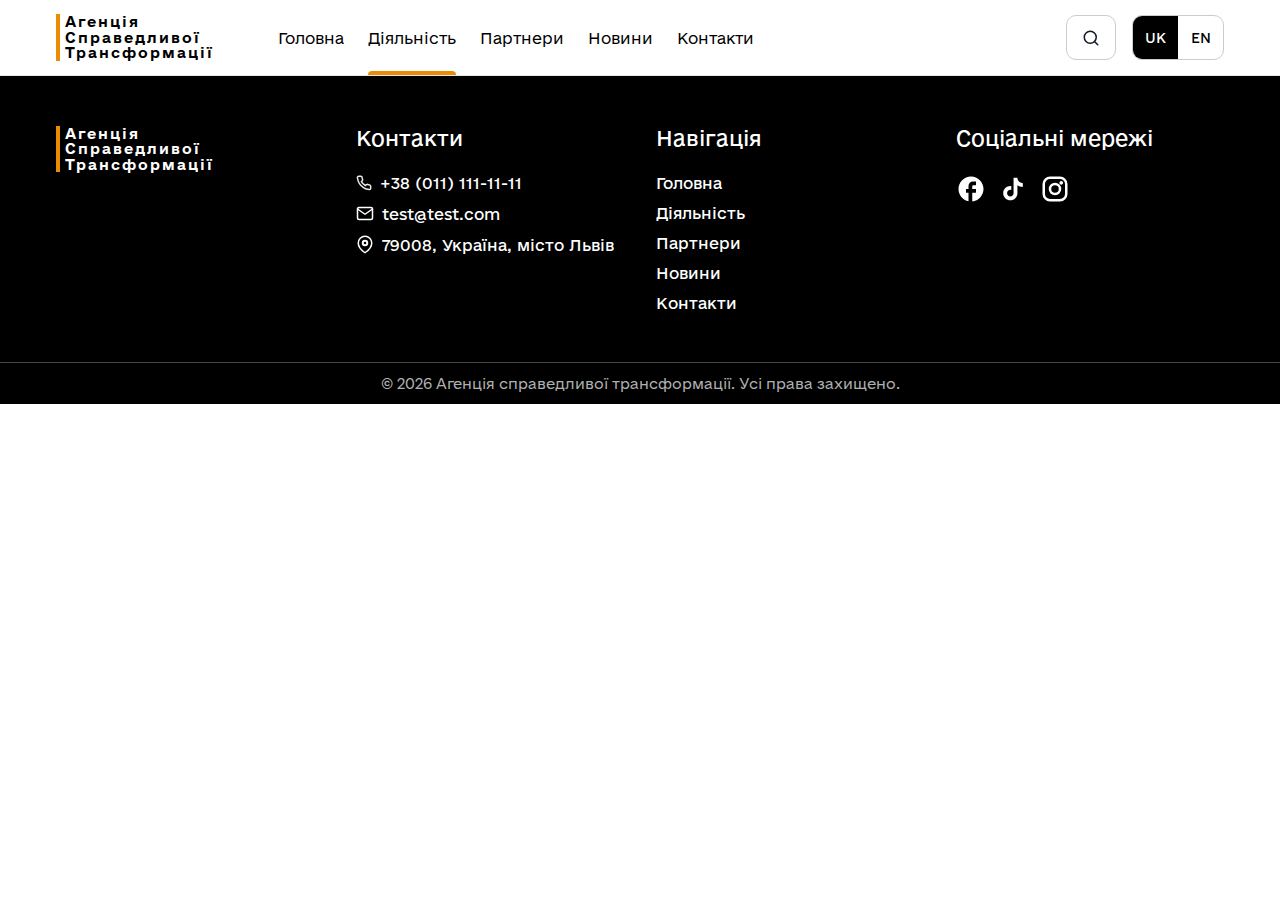
==== news.html @ e2fb33da "+" ====
<!DOCTYPE html>
<html lang="en">
  <head>
    <meta charset="UTF-8" />
    <meta name="viewport" content="width=device-width, initial-scale=1.0" />
    <title>Document</title>
    <link rel="stylesheet" href="./css/main.css" />
    <link
      rel="stylesheet"
      href="https://cdn.jsdelivr.net/npm/@fancyapps/ui@5.0/dist/fancybox/fancybox.css"
    />
  </head>
  <body>
    <header class="header">
      <div class="search-banner">
        <div class="container">
          <form action="">
            <input type="text" placeholder="Введіть ключові слова" />
            <button type="submit">
              <img src="./img/search.svg" alt="" />
            </button>
          </form>
          <div class="close">
            <svg
              xmlns="http://www.w3.org/2000/svg"
              x="0px"
              y="0px"
              width="20"
              height="20"
              viewBox="0 0 50 50"
            >
              <path
                d="M 7.71875 6.28125 L 6.28125 7.71875 L 23.5625 25 L 6.28125 42.28125 L 7.71875 43.71875 L 25 26.4375 L 42.28125 43.71875 L 43.71875 42.28125 L 26.4375 25 L 43.71875 7.71875 L 42.28125 6.28125 L 25 23.5625 Z"
              ></path>
            </svg>
          </div>
        </div>
      </div>
      <div class="container">
        <div class="header-container">
          <div class="left">
            <a href="index.html" class="header-logo">
              Агенція <br />
              Cправедливої <br />
              Трансформації
            </a>
            <nav class="header-nav">
              <ul class="nav-list">
                <li class="nav-item ≈">
                  <a href="index.html" class="nav-link">Головна</a>
                </li>
                <li class="nav-item current">
                  <a href="catalog.html" class="nav-link">Діяльність</a>
                </li>
                <li class="nav-item">
                  <a href="about.html" class="nav-link">Партнери</a>
                </li>
                <li class="nav-item">
                  <a href="about.html" class="nav-link">Новини</a>
                </li>
                <li class="nav-item">
                  <a href="about.html" class="nav-link">Контакти</a>
                </li>
              </ul>
              <div class="mobile-bottom">
                <div class="language-choose">
                  <a href="#" class="lang current">UK</a>
                  <a href="#" class="lang">EN</a>
                </div>
              </div>
            </nav>
          </div>
          <div class="right">
            <button class="search_btn">
              <img src="./img/search.svg" alt="" />
            </button>

            <div class="language-choose">
              <a href="#" class="lang current">UK</a>
              <a href="#" class="lang">EN</a>
            </div>
            <div class="burger-menu">
              <span></span>
            </div>
          </div>
        </div>
      </div>
    </header>
    <footer class="footer">
      <div class="container">
        <div class="wrapper">
          <div class="col">
            <a href="index.html" class="logo">
              Агенція <br />
              Cправедливої <br />
              Трансформації
            </a>
          </div>
          <div class="col">
            <p class="title_18">Контакти</p>
            <div class="contact-list list">
              <a href="tel:7987654654" class="contact-item"
                ><img src="./img/phone.svg" alt="" /> +38 (011) 111-11-11</a
              >
              <a href="mailto:test@test.com" class="contact-item"
                ><img src="./img/mail.svg" alt="" /> test@test.com</a
              >
              <a href="#" class="contact-item"
                ><img src="./img/pin.svg" alt="" />79008, Україна, місто
                Львів</a
              >
            </div>
          </div>
          <div class="col">
            <p class="title_18">Навігація</p>
            <div class="footer-nav list">
              <a href="index.html" class="footer-nav_link">Головна</a
              ><a href="activity.html" class="footer-nav_link">Діяльність</a
              ><a href="partners.html" class="footer-nav_link">Партнери</a
              ><a href="news.html" class="footer-nav_link">Новини</a>
              <a href="contacts.html" class="footer-nav_link">Контакти</a>
            </div>
          </div>
          <div class="col">
            <p class="title_18">Соціальні мережі</p>
            <div class="soc-list">
              <a href="#" class="soc-item">
                <img src="./img/facebook.svg" alt="" />
              </a>
              <a href="#" class="soc-item">
                <img src="./img/tiktok.svg" alt="" />
              </a>
              <a href="#" class="soc-item">
                <img src="./img/instagram.svg" alt="" />
              </a>
            </div>
          </div>
        </div>
      </div>
      <div class="copyright">
        © <span class="copyright-year"></span> Агенція справедливої
        трансформації. Усі права захищено.
      </div>
    </footer>
    <script src="./js/jquery.min.js"></script>
    <script src="./js/slick.min.js"></script>
    <script src="./js/just-validate.production.min.js"></script>
    <script src="./js/fancybox.umd.js"></script>
    <script src="./js/main.js"></script>
  </body>
</html>
---- css/main.css ----
@charset "UTF-8";
@font-face {
  font-family: "e-Ukraine";
  src: url("../fonts/e-Ukraine/e-Ukraine-Regular.otf") format("opentype");
  font-weight: normal;
  font-style: normal;
}
@font-face {
  font-family: "e-Ukraine";
  src: url("../fonts/e-Ukraine/e-Ukraine-Bold.otf") format("opentype");
  font-weight: bold;
  font-style: normal;
}
@font-face {
  font-family: "e-Ukraine";
  src: url("../fonts/e-Ukraine/e-Ukraine-Light.otf") format("opentype");
  font-weight: 300;
  font-style: normal;
}
@font-face {
  font-family: "e-Ukraine";
  src: url("../fonts/e-Ukraine/e-Ukraine-Medium.otf") format("opentype");
  font-weight: 500;
  font-style: normal;
}
@font-face {
  font-family: "e-Ukraine";
  src: url("../fonts/e-Ukraine/e-Ukraine-Thin.otf") format("opentype");
  font-weight: 100;
  font-style: normal;
}
@font-face {
  font-family: "e-Ukraine";
  src: url("../fonts/e-Ukraine/e-Ukraine-UltraLight.otf") format("opentype");
  font-weight: 200;
  font-style: normal;
}
/* Підключаємо шрифти e-Ukraine Head */
@font-face {
  font-family: "e-Ukraine Head";
  src: url("../fonts/e-Ukraine Head/e-UkraineHead-Regular.otf") format("opentype");
  font-weight: normal;
  font-style: normal;
}
@font-face {
  font-family: "e-Ukraine Head";
  src: url("../fonts/e-Ukraine Head/e-UkraineHead-Bold.otf") format("opentype");
  font-weight: bold;
  font-style: normal;
}
@font-face {
  font-family: "e-Ukraine Head";
  src: url("../fonts/e-Ukraine Head/e-UkraineHead-Light.otf") format("opentype");
  font-weight: 300;
  font-style: normal;
}
@font-face {
  font-family: "e-Ukraine Head";
  src: url("../fonts/e-Ukraine Head/e-UkraineHead-Medium.otf") format("opentype");
  font-weight: 500;
  font-style: normal;
}
@font-face {
  font-family: "e-Ukraine Head";
  src: url("../fonts/e-Ukraine Head/e-UkraineHead-Thin.otf") format("opentype");
  font-weight: 100;
  font-style: normal;
}
@font-face {
  font-family: "e-Ukraine Head";
  src: url("../fonts/e-Ukraine Head/e-UkraineHead-UltraLight.otf") format("opentype");
  font-weight: 200;
  font-style: normal;
}
:root {
  --accent-color1: #eb8d00;
  --accent-color2: #000;
  --blue: #243052;
}

*,
::before,
::after {
  -webkit-box-sizing: border-box;
          box-sizing: border-box;
}

html {
  scroll-behavior: smooth;
}
html.lock {
  overflow: hidden;
}

body {
  font-family: "e-Ukraine", sans-serif;
  margin: 0;
  overflow-x: hidden;
  background-color: #fff;
  min-height: 100vh;
}
body.lock {
  overflow: hidden;
}

ul,
ol {
  list-style: none;
  margin: 0;
  padding: 0;
}

p {
  padding: 0;
  margin: 0;
  cursor: default;
}

a {
  text-decoration: none;
  cursor: pointer;
}

h1,
h2,
h3 {
  margin: 0;
  font-family: inherit;
}

img {
  display: block;
}

.container {
  max-width: 1424px;
  width: 100%;
  padding: 0px 56px;
  margin: 0 auto;
}
@media screen and (max-width: 1024px) {
  .container {
    padding: 0px 32px;
  }
}
@media screen and (max-width: 768px) {
  .container {
    padding: 0px 16px;
  }
}

section {
  padding: 80px 0;
}
@media screen and (max-width: 1024px) {
  section {
    padding: 60px 0;
  }
}
@media screen and (max-width: 768px) {
  section {
    padding: 48px 0;
  }
}

.btn {
  background-color: #000000;
  color: #fff;
  font-size: 16px;
  font-style: normal;
  font-weight: 400;
  line-height: normal;
  padding: 12px 24px;
  border-radius: 100px;
  display: -webkit-box;
  display: -ms-flexbox;
  display: flex;
  -webkit-box-pack: center;
      -ms-flex-pack: center;
          justify-content: center;
  -webkit-box-align: center;
      -ms-flex-align: center;
          align-items: center;
  text-align: center;
  gap: 8px;
  -webkit-transition: all 0.1s linear;
  transition: all 0.1s linear;
  border: 1px solid #111827;
  cursor: pointer;
}
.btn path {
  -webkit-transition: all 0.1s linear;
  transition: all 0.1s linear;
}
.btn:hover {
  background-color: #fff;
  color: #111827;
}
.btn:hover path {
  stroke: #111827;
}
.btn.white {
  background-color: #fff;
  color: #111827;
  border: 1px solid #fff;
}
.btn.white:hover {
  background-color: transparent;
  color: #fff;
}
.btn.white:hover path {
  stroke: #fff;
}
.btn.clear {
  background-color: transparent;
  color: #111827;
  border: 1px solid #111827;
  font-weight: 600;
}
.btn.clear:hover {
  background-color: 111827;
  color: #fff;
}
.btn.clear:hover path {
  stroke: #fff;
}

.slider-navigation {
  display: -webkit-box;
  display: -ms-flexbox;
  display: flex;
  gap: 32px;
  -webkit-box-pack: center;
      -ms-flex-pack: center;
          justify-content: center;
  -webkit-box-align: center;
      -ms-flex-align: center;
          align-items: center;
  margin-top: 24px;
}
@media screen and (max-width: 768px) {
  .slider-navigation {
    -webkit-box-pack: justify;
        -ms-flex-pack: justify;
            justify-content: space-between;
  }
}
.slider-navigation .prev,
.slider-navigation .next {
  width: 50px;
  height: 45px;
  background-color: rgba(255, 255, 255, 0);
  border-radius: 10px;
  display: -webkit-box;
  display: -ms-flexbox;
  display: flex;
  -webkit-box-align: center;
      -ms-flex-align: center;
          align-items: center;
  -webkit-box-pack: center;
      -ms-flex-pack: center;
          justify-content: center;
  cursor: pointer;
  border: 1px solid #ccc;
  -webkit-transition: all 0.1s linear;
  transition: all 0.1s linear;
}
.slider-navigation .prev:hover,
.slider-navigation .next:hover {
  border: 1px solid #000000;
}
.slider {
  position: relative;
}

/* Слайдер */
/* Слайдер запущен */
/* Слайдер с точками */
/* Ограничивающая оболочка */
.slick-list {
  overflow: hidden;
}

/* Лента слайдов */
.slick-track {
  display: -webkit-box;
  display: -ms-flexbox;
  display: flex;
}

/* Слайд */
/* Слайд активный (показывается) */
/* Слайд основной */
/* Слайд по центру */
/* Клонированный слайд */
/* Стрелка */
/* Стрелка влево */
/* Стрелка вправо */
/* Стрелка не активная */
.slick-dots {
  display: -webkit-box;
  display: -ms-flexbox;
  display: flex;
  gap: 8px;
  -webkit-box-pack: center;
      -ms-flex-pack: center;
          justify-content: center;
}

.slick-dots li {
  height: 12px;
}

.slick-dots button {
  font-size: 0;
  width: 12px;
  height: 12px;
  padding: 0;
  background-color: #e1e1e1;
  border: 1px solid #ffffff;
  display: block;
  border-radius: 50%;
}

/* Активная точка */
.slick-dots li.slick-active button {
  background-color: var(--accent-color1);
}

.text_18 {
  font-size: 18px;
  font-weight: 500;
  color: #252525;
  line-height: normal;
}

.text_16 {
  font-size: 16px;
  line-height: 120%;
}

.title_20 {
  font-size: 20px;
  font-weight: 500;
}
@media screen and (max-width: 768px) {
  .title_20 {
    font-size: 18px;
  }
}

.section-title {
  font-size: 40px;
  font-weight: 500;
  position: relative;
  padding-left: 10px;
  margin-bottom: 40px;
}
@media screen and (max-width: 768px) {
  .section-title {
    margin-bottom: 32px;
  }
}
.section-title::before {
  content: "";
  width: 5px;
  height: 90%;
  background-color: var(--accent-color1);
  position: absolute;
  left: 0;
  top: 50%;
  -webkit-transform: translateY(-50%);
          transform: translateY(-50%);
  border-radius: 2px;
}
@media screen and (max-width: 768px) {
  .section-title {
    font-size: 28px;
  }
  .section-title::before {
    width: 4px;
  }
}

.header {
  position: sticky;
  top: 0;
  width: 100%;
  background: #fff;
  -webkit-backdrop-filter: blur(16px);
          backdrop-filter: blur(16px);
  z-index: 1000;
  -webkit-transition: all 0.5s ease;
  transition: all 0.5s ease;
  border-bottom: 1px solid var(--Grey-Grey-48, #e5e7eb);
}
.header .search-banner {
  background-color: #161616;
  max-height: 0px;
  overflow: hidden;
  padding: 0;
  -webkit-transition: all 0.4s linear;
  transition: all 0.4s linear;
}
.header .search-banner.open {
  max-height: 100px;
  padding: 0;
  padding: 12px 0;
}
.header .search-banner .container {
  display: -webkit-box;
  display: -ms-flexbox;
  display: flex;
  -webkit-box-pack: center;
      -ms-flex-pack: center;
          justify-content: center;
  -webkit-box-align: center;
      -ms-flex-align: center;
          align-items: center;
  position: relative;
}
.header .search-banner .container form {
  display: -webkit-box;
  display: -ms-flexbox;
  display: flex;
  -webkit-box-pack: center;
      -ms-flex-pack: center;
          justify-content: center;
  display: flex;
  width: 100%;
}
@media screen and (max-width: 1024px) {
  .header .search-banner .container form {
    -webkit-box-pack: start;
        -ms-flex-pack: start;
            justify-content: flex-start;
  }
}
.header .search-banner .container form input {
  border: 0;
  border-radius: 10px 0 0 10px;
  padding: 0 16px;
  width: 100%;
  max-width: 500px;
}
.header .search-banner .container form input::-webkit-input-placeholder {
  color: #717171;
  font-family: inherit;
  font-size: 14px;
}
.header .search-banner .container form input::-moz-placeholder {
  color: #717171;
  font-family: inherit;
  font-size: 14px;
}
.header .search-banner .container form input:-ms-input-placeholder {
  color: #717171;
  font-family: inherit;
  font-size: 14px;
}
.header .search-banner .container form input::-ms-input-placeholder {
  color: #717171;
  font-family: inherit;
  font-size: 14px;
}
.header .search-banner .container form input::placeholder {
  color: #717171;
  font-family: inherit;
  font-size: 14px;
}
@media screen and (max-width: 1024px) {
  .header .search-banner .container form input {
    width: 75%;
  }
}
.header .search-banner .container form button {
  height: 40px;
  width: 40px;
  padding: 0;
  border: 0;
  display: -webkit-box;
  display: -ms-flexbox;
  display: flex;
  -webkit-box-align: center;
      -ms-flex-align: center;
          align-items: center;
  -webkit-box-pack: center;
      -ms-flex-pack: center;
          justify-content: center;
  background-color: #ebebeb;
  cursor: pointer;
  border-radius: 0 10px 10px 0;
}
.header .search-banner .container .close {
  width: 40px;
  height: 40px;
  display: -webkit-box;
  display: -ms-flexbox;
  display: flex;
  -webkit-box-align: center;
      -ms-flex-align: center;
          align-items: center;
  -webkit-box-pack: center;
      -ms-flex-pack: center;
          justify-content: center;
  position: absolute;
  cursor: pointer;
  right: 56px;
  border: 1px solid rgba(255, 255, 255, 0.4549019608);
  border-radius: 10px;
}
.header .search-banner .container .close svg {
  fill: #fff;
}
@media screen and (max-width: 1024px) {
  .header .search-banner .container .close {
    right: 16px;
  }
}
.header .header-container {
  display: -webkit-box;
  display: -ms-flexbox;
  display: flex;
  -webkit-box-align: center;
      -ms-flex-align: center;
          align-items: center;
  -webkit-box-pack: justify;
      -ms-flex-pack: justify;
          justify-content: space-between;
  height: 75px;
}
@media screen and (max-width: 1024px) {
  .header .header-container {
    height: 70px;
  }
}
.header .left {
  display: -webkit-box;
  display: -ms-flexbox;
  display: flex;
  -webkit-box-align: center;
      -ms-flex-align: center;
          align-items: center;
  gap: 64px;
  height: 100%;
}
.header .header-logo {
  color: #000;
  font-size: 14px;
  line-height: 110%;
  border-left: 4px solid var(--accent-color1);
  padding-left: 5px;
  font-weight: 600;
  letter-spacing: 2px;
}
@media screen and (max-width: 768px) {
  .header .header-logo {
    font-size: 12px;
  }
}
.header .header-nav {
  height: 100%;
}
@media screen and (max-width: 1024px) {
  .header .header-nav {
    position: fixed;
    top: 105px;
    left: 0;
    width: 100%;
    background-color: #fff;
    height: calc(100vh - 105px);
    padding: 40px 24px;
    -webkit-transition: all 0.2s linear;
    transition: all 0.2s linear;
    display: none;
    z-index: 10001;
  }
}
@media screen and (max-width: 1024px) and (max-width: 768px) {
  .header .header-nav {
    height: calc(100vh - 70px);
    top: 70px;
  }
}
@media screen and (max-width: 1024px) {
  .header .header-nav.active {
    display: block;
  }
}
.header .header-nav .mobile-bottom {
  display: none;
}
@media screen and (max-width: 1024px) {
  .header .header-nav .mobile-bottom {
    display: -webkit-box;
    display: -ms-flexbox;
    display: flex;
    -webkit-box-orient: vertical;
    -webkit-box-direction: normal;
        -ms-flex-direction: column;
            flex-direction: column;
    margin-top: 50px;
    gap: 16px;
  }
}
.header .nav-list {
  display: -webkit-box;
  display: -ms-flexbox;
  display: flex;
  -webkit-box-align: center;
      -ms-flex-align: center;
          align-items: center;
  gap: 24px;
  height: 100%;
}
@media screen and (max-width: 1024px) {
  .header .nav-list {
    -webkit-box-orient: vertical;
    -webkit-box-direction: normal;
        -ms-flex-direction: column;
            flex-direction: column;
    height: auto;
    -webkit-box-align: start;
        -ms-flex-align: start;
            align-items: flex-start;
    gap: 0;
  }
}
.header .nav-item {
  height: 100%;
  position: relative;
}
.header .nav-item.current::after {
  height: 4px;
}
.header .nav-item path {
  stroke: #fff;
}
@media screen and (max-width: 1024px) {
  .header .nav-item path {
    stroke: #333;
  }
}
.header .nav-item::after {
  content: "";
  position: absolute;
  bottom: 0;
  left: 0;
  width: 100%;
  height: 0px;
  background-color: var(--accent-color1);
  -webkit-transition: all 0.1s linear;
  transition: all 0.1s linear;
  border-radius: 4px 4px 0 0;
}
.header .nav-item:hover::after {
  height: 4px;
}
@media screen and (max-width: 1024px) {
  .header .nav-item {
    padding: 18px 0;
    width: 100%;
    color: #111827;
    font-size: 20px;
    font-style: normal;
    font-weight: 500;
    line-height: 130%;
  }
  .header .nav-item:first-child {
    padding-top: 0;
  }
  .header .nav-item:last-child {
    padding-bottom: 0;
  }
  .header .nav-item:not(:last-child) {
    border-bottom: 1px solid #e5e7eb;
  }
}
.header .nav-item svg.rotate {
  -webkit-transform: rotate(180deg);
          transform: rotate(180deg);
}
.header .nav-link {
  font-family: "e-Ukraine", sans-serif;
  color: #000000;
  font-size: 15px;
  font-weight: 300;
  cursor: pointer;
  -webkit-transition: all 0.1s linear;
  transition: all 0.1s linear;
  height: 100%;
  display: -webkit-box;
  display: -ms-flexbox;
  display: flex;
  -webkit-box-align: center;
      -ms-flex-align: center;
          align-items: center;
}
.header .nav-link path {
  stroke: #000000;
}
@media screen and (max-width: 1024px) {
  .header .nav-link {
    font-size: 18px;
    color: #333;
  }
}
.header .search_btn {
  min-width: 50px;
  height: 45px;
  display: -webkit-box;
  display: -ms-flexbox;
  display: flex;
  -webkit-box-align: center;
      -ms-flex-align: center;
          align-items: center;
  -webkit-box-pack: center;
      -ms-flex-pack: center;
          justify-content: center;
  border: 1px solid #cccccc;
  background-color: #fff;
  cursor: pointer;
  -webkit-transition: all 0.1s linear;
  transition: all 0.1s linear;
  border-radius: 10px;
}
.header .search_btn:hover {
  border: 1px solid #111827;
}
.header .right {
  display: -webkit-box;
  display: -ms-flexbox;
  display: flex;
  -webkit-box-align: center;
      -ms-flex-align: center;
          align-items: center;
  gap: 16px;
}
.header .right .btn {
  margin-left: 8px;
}
@media screen and (max-width: 768px) {
  .header .right .btn {
    margin: 0;
    -webkit-box-ordinal-group: 2;
        -ms-flex-order: 1;
            order: 1;
  }
}
@media screen and (max-width: 360px) {
  .header .right .btn {
    display: none;
  }
}
@media screen and (max-width: 1024px) {
  .header .right .language-choose {
    display: none;
  }
}
.header .burger-menu {
  padding: 0 16px;
  border: 1px solid #cccccc;
  height: 45px;
  width: 50px;
  display: none;
  border-radius: 10px;
}
@media screen and (max-width: 1024px) {
  .header .burger-menu {
    display: -webkit-box;
    display: -ms-flexbox;
    display: flex;
    -webkit-box-pack: center;
        -ms-flex-pack: center;
            justify-content: center;
    -webkit-box-align: center;
        -ms-flex-align: center;
            align-items: center;
  }
}
@media screen and (max-width: 768px) {
  .header .burger-menu {
    -webkit-box-ordinal-group: 4;
        -ms-flex-order: 3;
            order: 3;
  }
}
.header .burger-menu span {
  min-width: 20px;
  height: 2px;
  background-color: #000;
  border-radius: 1px;
  position: relative;
  display: block;
  -webkit-transition: all 0.1s linear;
  transition: all 0.1s linear;
}
.header .burger-menu span::before, .header .burger-menu span::after {
  content: "";
  width: 20px;
  height: 2px;
  border-radius: 1px;
  position: absolute;
  background-color: #000;
}
.header .burger-menu span::before {
  left: 0;
  top: -6px;
  -webkit-transition: all 0.1s linear;
  transition: all 0.1s linear;
}
.header .burger-menu span::after {
  left: 0;
  bottom: -6px;
  -webkit-transition: all 0.1s linear;
  transition: all 0.1s linear;
}
.header .burger-menu.active span {
  -webkit-transform: rotate(45deg);
          transform: rotate(45deg);
}
.header .burger-menu.active span::before {
  opacity: 0;
}
.header .burger-menu.active span::after {
  bottom: 0;
  -webkit-transform: rotate(-90deg);
          transform: rotate(-90deg);
}
.header .language-choose {
  display: -webkit-box;
  display: -ms-flexbox;
  display: flex;
  height: 45px;
  border: 1px solid #cccccc;
  border-radius: 10px;
  overflow: hidden;
}
.header .lang {
  display: -webkit-box;
  display: -ms-flexbox;
  display: flex;
  -webkit-box-align: center;
      -ms-flex-align: center;
          align-items: center;
  -webkit-box-pack: center;
      -ms-flex-pack: center;
          justify-content: center;
  min-width: 45px;
  font-size: 13px;
  color: #000;
  width: 50%;
}
.header .lang.current {
  background-color: var(--accent-color2);
  color: #fff;
}

.hero .container {
  display: -webkit-box;
  display: -ms-flexbox;
  display: flex;
  gap: 32px;
}
@media screen and (max-width: 768px) {
  .hero .container {
    -webkit-box-orient: vertical;
    -webkit-box-direction: reverse;
        -ms-flex-direction: column-reverse;
            flex-direction: column-reverse;
    gap: 24px;
  }
}
.hero .img-card {
  width: 50%;
  background-color: rgb(176, 176, 176);
  border-radius: 18px;
  background-position: center;
  background-size: cover;
}
@media screen and (max-width: 768px) {
  .hero .img-card {
    width: 100%;
    height: 250px;
  }
}
.hero .right {
  width: 50%;
  display: -webkit-box;
  display: -ms-flexbox;
  display: flex;
  -webkit-box-orient: vertical;
  -webkit-box-direction: normal;
      -ms-flex-direction: column;
          flex-direction: column;
  gap: 24px;
  padding: 90px 0;
}
@media screen and (max-width: 1024px) {
  .hero .right {
    padding: 45px 0;
  }
}
@media screen and (max-width: 768px) {
  .hero .right {
    width: 100%;
    padding: 0;
    gap: 16px;
  }
}
.hero .hero-title {
  font-size: 50px;
  line-height: 110%;
}
@media screen and (max-width: 1024px) {
  .hero .hero-title {
    font-size: 32px;
  }
}
@media screen and (max-width: 1024px) {
  .hero .text_18 {
    font-size: 16px;
    font-weight: 400 !important;
  }
}
.hero .btn {
  max-width: 300px;
}
@media screen and (max-width: 768px) {
  .hero .btn {
    max-width: 100%;
  }
}

.goal {
  background-color: #f4f4f4;
}
.goal .goal-list {
  display: -webkit-box;
  display: -ms-flexbox;
  display: flex;
  -ms-flex-wrap: wrap;
      flex-wrap: wrap;
  gap: 24px 36px;
}
@media screen and (max-width: 768px) {
  .goal .goal-list {
    gap: 16px;
  }
}
.goal .goal-item {
  width: calc((100% - 36px) / 2);
  -webkit-box-pack: justify;
      -ms-flex-pack: justify;
          justify-content: space-between;
  border-bottom: 1px solid #ccc;
  -webkit-box-align: end;
      -ms-flex-align: end;
          align-items: flex-end;
  padding-bottom: 12px;
}
@media screen and (max-width: 768px) {
  .goal .goal-item {
    width: 100%;
  }
}
.goal .goal-title {
  font-weight: 700;
  margin-bottom: 12px;
  display: -webkit-box;
  display: -ms-flexbox;
  display: flex;
  -webkit-box-align: center;
      -ms-flex-align: center;
          align-items: center;
  gap: 6px;
}
.goal .goal-title::before {
  content: "";
  width: 8px;
  height: 8px;
  background-color: #233c8d;
  border-radius: 2px;
}
.history .container {
  display: -webkit-box;
  display: -ms-flexbox;
  display: flex;
  gap: 32px;
}
@media screen and (max-width: 768px) {
  .history .container {
    -webkit-box-orient: vertical;
    -webkit-box-direction: normal;
        -ms-flex-direction: column;
            flex-direction: column;
  }
}
.history .left {
  width: 50%;
}
@media screen and (max-width: 768px) {
  .history .left {
    width: 100%;
  }
}
.history .img-card {
  width: 50%;
  background-color: rgb(176, 176, 176);
  border-radius: 18px;
  background-position: center;
  background-size: cover;
}
@media screen and (max-width: 768px) {
  .history .img-card {
    width: 100%;
    height: 250px;
  }
}

.gallery {
  background-color: #f4f4f4;
}
.gallery .gallery-list {
  margin: 0 -12px;
}
@media screen and (max-width: 1024px) {
  .gallery .gallery-list {
    margin: 0 -4px;
  }
}
.gallery .gallery-item {
  height: 500px;
  margin: 0 12px;
  overflow: hidden;
}
@media screen and (max-width: 1024px) {
  .gallery .gallery-item {
    margin: 0 4px;
    height: 350px;
  }
}
.gallery .gallery-item img {
  height: 100%;
  width: 100%;
  -o-object-fit: cover;
     object-fit: cover;
  -webkit-transition: all 0.1s linear;
  transition: all 0.1s linear;
  border-radius: 18px;
}
.partners .section-title {
  margin-bottom: 40px;
}
@media screen and (max-width: 1024px) {
  .partners .section-title {
    margin-bottom: 32px;
  }
}
.partners .partners-list {
  display: -webkit-box;
  display: -ms-flexbox;
  display: flex;
  -ms-flex-wrap: wrap;
      flex-wrap: wrap;
  gap: 24px;
}
@media screen and (max-width: 1024px) {
  .partners .partners-list {
    gap: 16px;
  }
  .partners .partners-list .slick-track {
    padding: 8px 0;
  }
}
@media screen and (max-width: 768px) {
  .partners .partners-list {
    margin: 0 -8px;
    -webkit-box-pack: center;
        -ms-flex-pack: center;
            justify-content: center;
    gap: 24px;
  }
}
.partners .partners-item {
  width: calc((100% - 48px) / 3);
  padding: 24px;
  background-color: #f2f2f2;
  -webkit-box-shadow: 0px 3px 3px 1px rgba(226, 226, 226, 0.9058823529);
          box-shadow: 0px 3px 3px 1px rgba(226, 226, 226, 0.9058823529);
  border-radius: 18px;
  display: -webkit-box;
  display: -ms-flexbox;
  display: flex;
  -webkit-box-orient: vertical;
  -webkit-box-direction: normal;
      -ms-flex-direction: column;
          flex-direction: column;
  gap: 16px;
}
@media screen and (max-width: 1024px) {
  .partners .partners-item {
    width: calc((100% - 16px) / 2);
  }
}
@media screen and (max-width: 768px) {
  .partners .partners-item {
    width: 100%;
    margin: 0 8px;
  }
}
.partners .icon {
  width: 200px;
  margin-bottom: 16px;
}
.partners .icon img {
  max-width: 100%;
}
.partners .btn {
  width: -webkit-fit-content;
  width: -moz-fit-content;
  width: fit-content;
  margin-top: auto;
}

.contactUs .wrapper {
  display: -webkit-box;
  display: -ms-flexbox;
  display: flex;
  border-radius: 25px;
  overflow: hidden;
  -webkit-box-shadow: 0px 3px 3px 1px rgba(226, 226, 226, 0.9058823529);
          box-shadow: 0px 3px 3px 1px rgba(226, 226, 226, 0.9058823529);
}
@media screen and (max-width: 768px) {
  .contactUs .wrapper {
    -webkit-box-orient: vertical;
    -webkit-box-direction: reverse;
        -ms-flex-direction: column-reverse;
            flex-direction: column-reverse;
    position: relative;
  }
}
.contactUs .img-card {
  width: 55%;
  background-position: center;
  background-size: cover;
}
@media screen and (max-width: 1024px) {
  .contactUs .img-card {
    width: 40%;
  }
}
@media screen and (max-width: 768px) {
  .contactUs .img-card {
    position: absolute;
    top: 0;
    left: 0;
    width: 100%;
    height: 100%;
    z-index: -1;
  }
}
.contactUs .form-wrapper {
  width: 45%;
  padding: 50px;
  background-color: #000000;
}
@media screen and (max-width: 1024px) {
  .contactUs .form-wrapper {
    width: 60%;
    padding: 50px 32px;
  }
}
@media screen and (max-width: 768px) {
  .contactUs .form-wrapper {
    width: 100%;
    padding: 50px 24px;
    background-color: rgba(0, 0, 0, 0.6392156863);
  }
}
.contactUs .section-title {
  color: white;
}
.contactUs .contactForm {
  width: 100%;
  display: -webkit-box;
  display: -ms-flexbox;
  display: flex;
  -webkit-box-orient: vertical;
  -webkit-box-direction: normal;
      -ms-flex-direction: column;
          flex-direction: column;
  gap: 16px;
}
.contactUs .contactForm input {
  width: 100%;
  height: 48px;
  background-color: transparent;
  border: 1px solid #dbdbdb;
  border-radius: 100px;
  padding-left: 36px;
  padding-right: 8px;
  color: #fff;
  font-size: 16px;
}
.contactUs .contactForm input:focus {
  outline: none;
}
.contactUs .contactForm input::-webkit-input-placeholder {
  color: #e5e7eb;
  font-size: 14px;
  font-weight: 300;
  line-height: 130%;
}
.contactUs .contactForm input::-moz-placeholder {
  color: #e5e7eb;
  font-size: 14px;
  font-weight: 300;
  line-height: 130%;
}
.contactUs .contactForm input:-ms-input-placeholder {
  color: #e5e7eb;
  font-size: 14px;
  font-weight: 300;
  line-height: 130%;
}
.contactUs .contactForm input::-ms-input-placeholder {
  color: #e5e7eb;
  font-size: 14px;
  font-weight: 300;
  line-height: 130%;
}
.contactUs .contactForm input::placeholder {
  color: #e5e7eb;
  font-size: 14px;
  font-weight: 300;
  line-height: 130%;
}
.contactUs .contactForm input.just-validate-error-field {
  border: 1px solid red;
}
.contactUs .contactForm input.just-validate-error-field:focus {
  -webkit-box-shadow: 0px 0px 6px 0px rgba(255, 0, 0, 0.753);
          box-shadow: 0px 0px 6px 0px rgba(255, 0, 0, 0.753);
}
.contactUs .contactForm input.just-validate-success-field {
  border: 1px solid rgb(0, 255, 0);
}
.contactUs .contactForm .just-validate-error-label {
  color: #ff0000 !important;
  font-size: 13px;
  font-weight: 300;
  margin-top: 4px;
  padding-left: 5px;
}
.contactUs .input-wrapper {
  position: relative;
}
.contactUs .input-wrapper svg {
  position: absolute;
  left: 13px;
  top: 16px;
}
.footer {
  padding-top: 50px;
  background-color: #000000;
}
.footer .wrapper {
  display: -webkit-box;
  display: -ms-flexbox;
  display: flex;
  -ms-flex-wrap: wrap;
      flex-wrap: wrap;
  gap: 32px;
  padding-bottom: 50px;
}
.footer .col {
  width: calc((100% - 96px) / 4);
}
@media screen and (max-width: 1024px) {
  .footer .col {
    width: calc((100% - 32px) / 2);
  }
}
@media screen and (max-width: 768px) {
  .footer .col {
    width: 100%;
  }
}
.footer .logo {
  color: #ffffff;
  font-size: 14px;
  line-height: 110%;
  border-left: 4px solid var(--accent-color1);
  padding-left: 5px;
  font-weight: 600;
  letter-spacing: 2px;
  display: block;
}
.footer .title_18 {
  color: #fff;
  margin-bottom: 24px;
  font-size: 20px;
}
.footer .list {
  display: -webkit-box;
  display: -ms-flexbox;
  display: flex;
  -webkit-box-orient: vertical;
  -webkit-box-direction: normal;
      -ms-flex-direction: column;
          flex-direction: column;
  gap: 12px;
}
.footer .contact-item {
  display: -webkit-box;
  display: -ms-flexbox;
  display: flex;
  gap: 8px;
  -webkit-box-align: center;
      -ms-flex-align: center;
          align-items: center;
  color: #fff;
  -webkit-transition: all 0.1s linear;
  transition: all 0.1s linear;
  font-size: 15px;
}
.footer .contact-item:hover {
  opacity: 0.7;
  text-decoration: underline;
}
.footer .footer-nav_link {
  font-size: 15px;
  color: #fff;
  -webkit-transition: all 0.1s linear;
  transition: all 0.1s linear;
}
.footer .footer-nav_link:hover {
  opacity: 0.7;
}
.footer .soc-list {
  display: -webkit-box;
  display: -ms-flexbox;
  display: flex;
  gap: 12px;
}
.footer .soc-item img {
  width: 30px;
}
.footer .copyright {
  color: #b0b0b0;
  padding: 12px 16px;
  text-align: center;
  font-size: 14px;
  font-weight: 300;
  border-top: 1px solid rgba(107, 107, 107, 0.631372549);
}
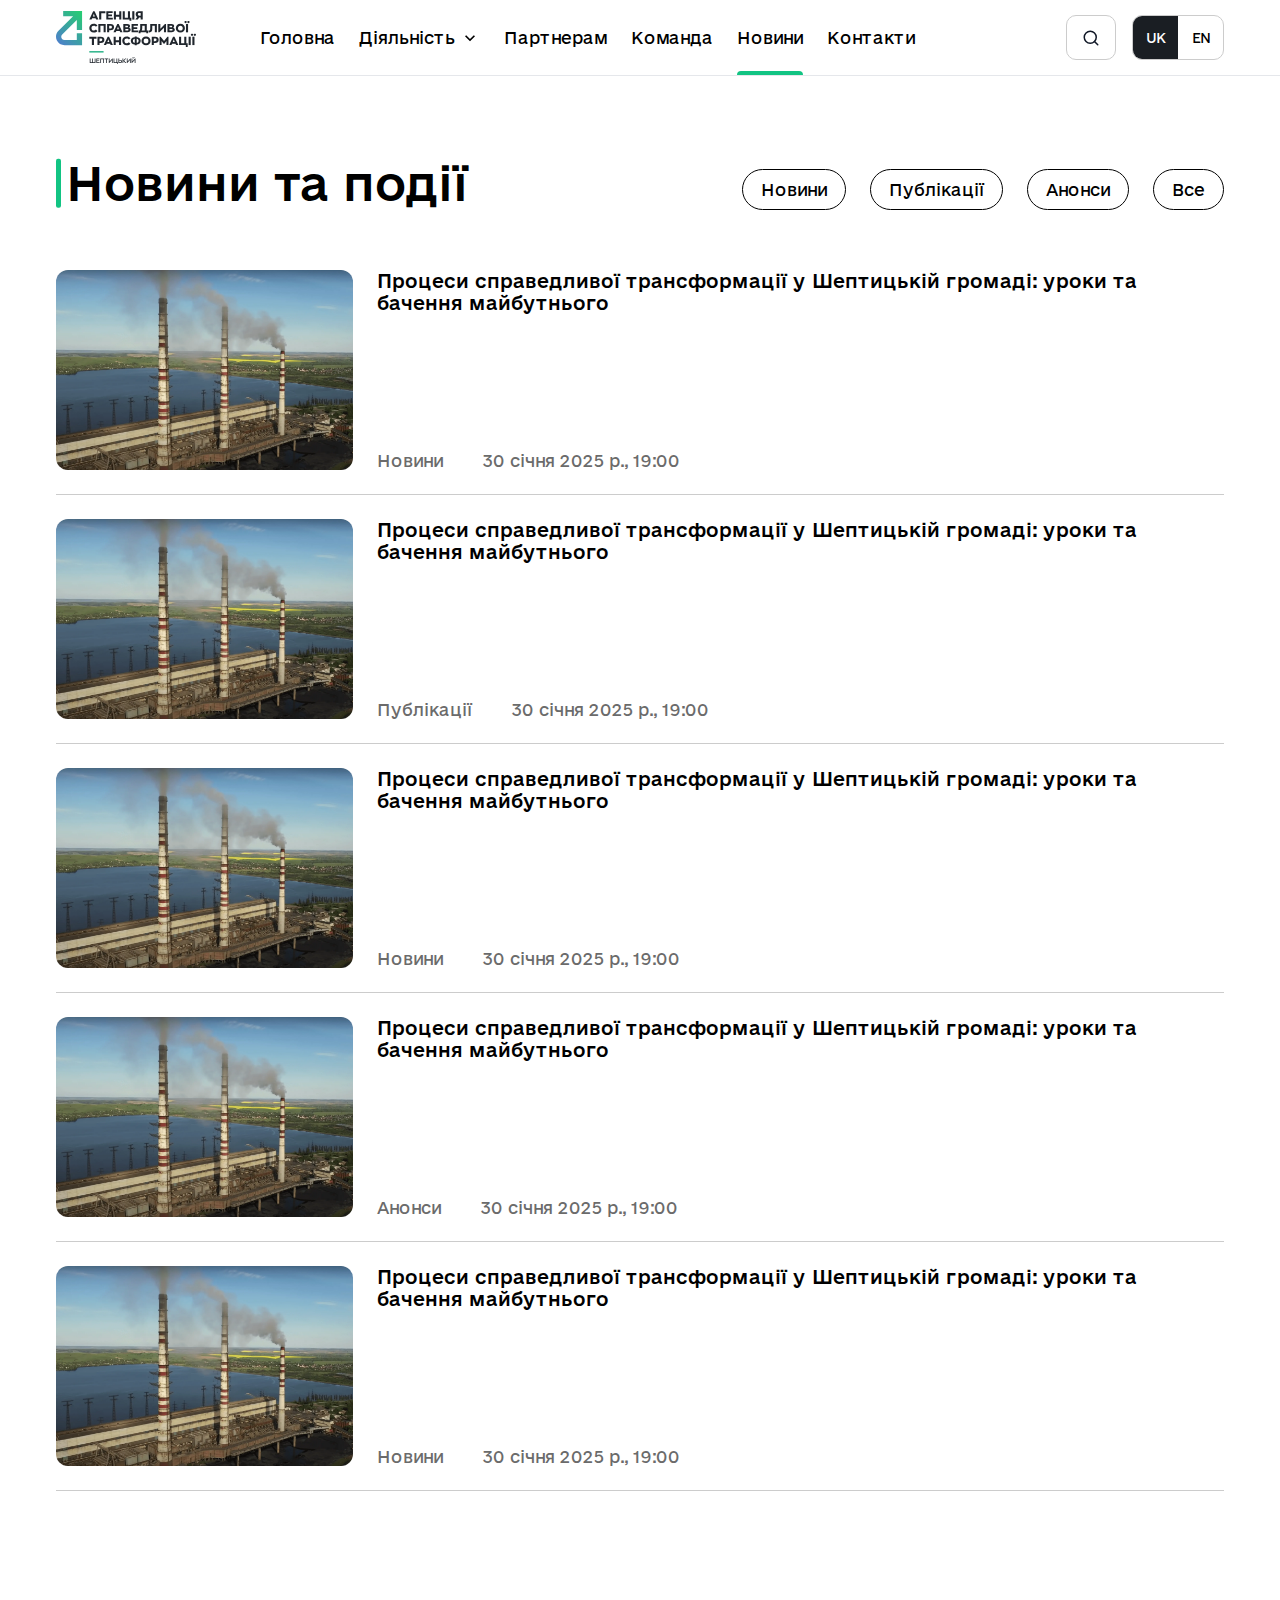
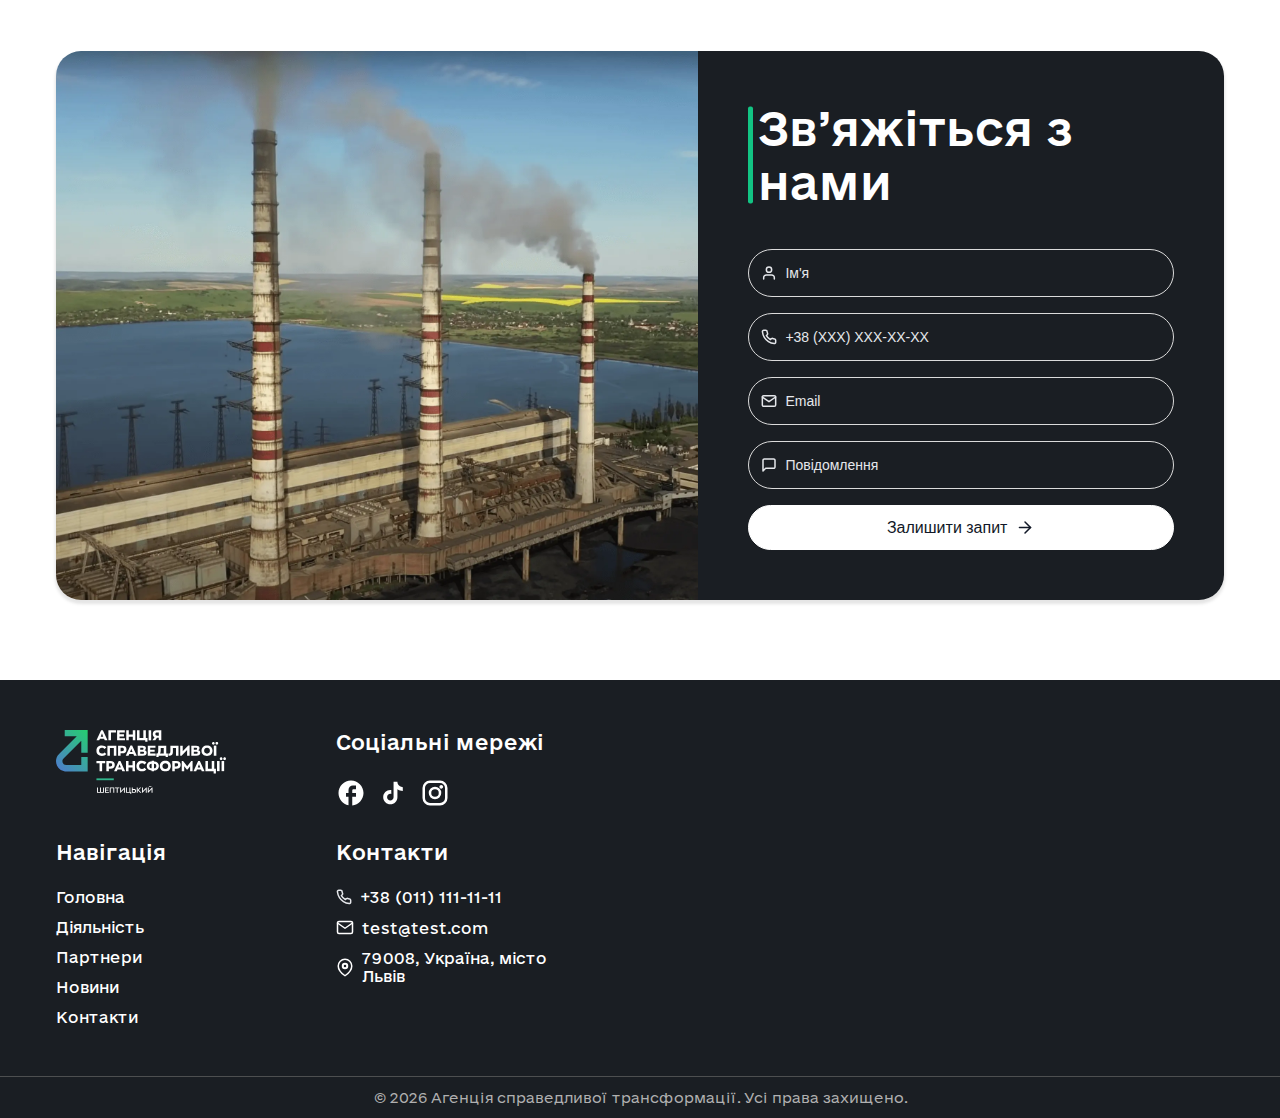
==== commit 51836310: "add" ====
--- a/news.html
+++ b/news.html
@@ -40,26 +40,45 @@
         <div class="header-container">
           <div class="left">
             <a href="index.html" class="header-logo">
-              Агенція <br />
-              Cправедливої <br />
-              Трансформації
+              <img src="./img/logo.svg" alt="" />
             </a>
             <nav class="header-nav">
               <ul class="nav-list">
-                <li class="nav-item ≈">
+                <li class="nav-item">
                   <a href="index.html" class="nav-link">Головна</a>
                 </li>
+                <li class="nav-item">
+                  <div href="activity.html" class="nav-link">
+                    Діяльність <img src="./img/drop_arrow.svg" alt="" />
+                  </div>
+                  <ul class="sub-menu">
+                    <li class="sub-item">
+                      <a href="events.html" class="sub-link">Події </a>
+                    </li>
+                    <li class="sub-item">
+                      <a href="community.html" class="sub-link"
+                        >Шептицька громада на шляху Справедливої
+                        трансформації</a
+                      >
+                    </li>
+                    <li class="sub-item">
+                      <a href="projects.html" class="sub-link"
+                        >Локальні та міжнародні проєкти
+                      </a>
+                    </li>
+                  </ul>
+                </li>
+                <li class="nav-item">
+                  <a href="partners.html" class="nav-link">Партнерам</a>
+                </li>
+                <li class="nav-item">
+                  <a href="team.html" class="nav-link">Команда</a>
+                </li>
                 <li class="nav-item current">
-                  <a href="catalog.html" class="nav-link">Діяльність</a>
+                  <a href="news.html" class="nav-link">Новини</a>
                 </li>
                 <li class="nav-item">
-                  <a href="about.html" class="nav-link">Партнери</a>
-                </li>
-                <li class="nav-item">
-                  <a href="about.html" class="nav-link">Новини</a>
-                </li>
-                <li class="nav-item">
-                  <a href="about.html" class="nav-link">Контакти</a>
+                  <a href="contacts.html" class="nav-link">Контакти</a>
                 </li>
               </ul>
               <div class="mobile-bottom">
@@ -86,62 +105,314 @@
         </div>
       </div>
     </header>
-    <footer class="footer">
+    <section class="news">
+      <div class="container">
+        <div class="head">
+          <div class="section-title">Новини та події</div>
+          <div class="filters">
+            <div class="filter-item" data-filter="news">Новини</div>
+            <div class="filter-item" data-filter="posts">Публікації</div>
+            <div class="filter-item" data-filter="announce">Анонси</div>
+            <div class="filter-item" data-filter="all">Все</div>
+          </div>
+        </div>
+
+        <div class="news-list">
+          <div class="news-item" data-filter="news">
+            <div class="img-card">
+              <img src="./img/hero-img.webp" alt="" />
+            </div>
+            <div class="info-part">
+              <a href="open-news.html" class="title_18">
+                Процеси справедливої трансформації у Шептицькій громаді: уроки
+                та бачення майбутнього
+              </a>
+              <div class="info">
+                <span class="date">30 січня 2025 р., 19:00</span>
+                <span class="category">Новини</span>
+              </div>
+            </div>
+          </div>
+          <div class="news-item" data-filter="posts">
+            <div class="img-card">
+              <img src="./img/hero-img.webp" alt="" />
+            </div>
+            <div class="info-part">
+              <a href="open-news.html" class="title_18">
+                Процеси справедливої трансформації у Шептицькій громаді: уроки
+                та бачення майбутнього
+              </a>
+              <div class="info">
+                <span class="date">30 січня 2025 р., 19:00</span>
+                <span class="category">Публікації</span>
+              </div>
+            </div>
+          </div>
+          <div class="news-item" data-filter="news">
+            <div class="img-card">
+              <img src="./img/hero-img.webp" alt="" />
+            </div>
+            <div class="info-part">
+              <a href="open-news.html" class="title_18">
+                Процеси справедливої трансформації у Шептицькій громаді: уроки
+                та бачення майбутнього
+              </a>
+              <div class="info">
+                <span class="date">30 січня 2025 р., 19:00</span>
+                <span class="category">Новини</span>
+              </div>
+            </div>
+          </div>
+          <div class="news-item" data-filter="announce">
+            <div class="img-card">
+              <img src="./img/hero-img.webp" alt="" />
+            </div>
+            <div class="info-part">
+              <a href="open-news.html" class="title_18">
+                Процеси справедливої трансформації у Шептицькій громаді: уроки
+                та бачення майбутнього
+              </a>
+              <div class="info">
+                <span class="date">30 січня 2025 р., 19:00</span>
+                <span class="category">Анонси</span>
+              </div>
+            </div>
+          </div>
+          <div class="news-item" data-filter="news">
+            <div class="img-card">
+              <img src="./img/hero-img.webp" alt="" />
+            </div>
+            <div class="info-part">
+              <a href="open-news.html" class="title_18">
+                Процеси справедливої трансформації у Шептицькій громаді: уроки
+                та бачення майбутнього
+              </a>
+              <div class="info">
+                <span class="date">30 січня 2025 р., 19:00</span>
+                <span class="category">Новини</span>
+              </div>
+            </div>
+          </div>
+        </div>
+        <!-- <div class="btn more">Показати більше</div> -->
+      </div>
+    </section>
+    <section class="contactUs">
       <div class="container">
         <div class="wrapper">
-          <div class="col">
-            <a href="index.html" class="logo">
-              Агенція <br />
-              Cправедливої <br />
-              Трансформації
-            </a>
-          </div>
-          <div class="col">
-            <p class="title_18">Контакти</p>
-            <div class="contact-list list">
-              <a href="tel:7987654654" class="contact-item"
-                ><img src="./img/phone.svg" alt="" /> +38 (011) 111-11-11</a
-              >
-              <a href="mailto:test@test.com" class="contact-item"
-                ><img src="./img/mail.svg" alt="" /> test@test.com</a
-              >
-              <a href="#" class="contact-item"
-                ><img src="./img/pin.svg" alt="" />79008, Україна, місто
-                Львів</a
-              >
-            </div>
-          </div>
-          <div class="col">
-            <p class="title_18">Навігація</p>
-            <div class="footer-nav list">
-              <a href="index.html" class="footer-nav_link">Головна</a
-              ><a href="activity.html" class="footer-nav_link">Діяльність</a
-              ><a href="partners.html" class="footer-nav_link">Партнери</a
-              ><a href="news.html" class="footer-nav_link">Новини</a>
-              <a href="contacts.html" class="footer-nav_link">Контакти</a>
-            </div>
-          </div>
-          <div class="col">
-            <p class="title_18">Соціальні мережі</p>
-            <div class="soc-list">
-              <a href="#" class="soc-item">
-                <img src="./img/facebook.svg" alt="" />
-              </a>
-              <a href="#" class="soc-item">
-                <img src="./img/tiktok.svg" alt="" />
-              </a>
-              <a href="#" class="soc-item">
-                <img src="./img/instagram.svg" alt="" />
-              </a>
-            </div>
-          </div>
-        </div>
-      </div>
+          <div
+            class="img-card"
+            style="background-image: url(./img/hero-img.webp)"
+          ></div>
+          <div class="form-wrapper">
+            <h2 class="section-title">Зв’яжіться з нами</h2>
+            <form action="" class="contactForm" id="main-form">
+              <div class="input-wrapper">
+                <input
+                  type="text"
+                  placeholder="Ім'я"
+                  name="name"
+                  id="name"
+                  required
+                />
+                <svg
+                  xmlns="http://www.w3.org/2000/svg"
+                  width="16"
+                  height="16"
+                  viewBox="0 0 16 16"
+                  fill="none"
+                >
+                  <path
+                    d="M13.3327 14V12.6667C13.3327 11.9594 13.0517 11.2811 12.5516 10.781C12.0515 10.281 11.3733 10 10.666 10H5.33268C4.62544 10 3.94716 10.281 3.44706 10.781C2.94697 11.2811 2.66602 11.9594 2.66602 12.6667V14"
+                    stroke="#E5E7EB"
+                    stroke-width="1.5"
+                    stroke-linecap="round"
+                    stroke-linejoin="round"
+                  />
+                  <path
+                    d="M8.00065 7.33333C9.47341 7.33333 10.6673 6.13943 10.6673 4.66667C10.6673 3.19391 9.47341 2 8.00065 2C6.52789 2 5.33398 3.19391 5.33398 4.66667C5.33398 6.13943 6.52789 7.33333 8.00065 7.33333Z"
+                    stroke="#E5E7EB"
+                    stroke-width="1.5"
+                    stroke-linecap="round"
+                    stroke-linejoin="round"
+                  />
+                </svg>
+              </div>
+              <div class="input-wrapper">
+                <input
+                  type="tel"
+                  name="phone"
+                  id="tel"
+                  class="phoneInput"
+                  required
+                  placeholder="+38 (XXX) XXX-XX-XX"
+                />
+                <svg
+                  xmlns="http://www.w3.org/2000/svg"
+                  width="16"
+                  height="16"
+                  viewBox="0 0 16 16"
+                  fill="none"
+                >
+                  <path
+                    d="M14.6669 11.28V13.28C14.6677 13.4657 14.6297 13.6494 14.5553 13.8195C14.4809 13.9897 14.3718 14.1424 14.235 14.2679C14.0982 14.3934 13.9367 14.489 13.7608 14.5485C13.5849 14.6079 13.3985 14.63 13.2136 14.6133C11.1622 14.3904 9.19161 13.6894 7.46028 12.5667C5.8495 11.5431 4.48384 10.1774 3.46028 8.56665C2.3336 6.82745 1.63244 4.84731 1.41361 2.78665C1.39695 2.60229 1.41886 2.41649 1.47795 2.24107C1.53703 2.06564 1.63199 1.90444 1.75679 1.76773C1.88159 1.63102 2.03348 1.52179 2.20281 1.447C2.37213 1.37221 2.55517 1.33349 2.74028 1.33332H4.74028C5.06382 1.33013 5.37748 1.4447 5.62279 1.65567C5.8681 1.86664 6.02833 2.15961 6.07361 2.47998C6.15803 3.12003 6.31458 3.74847 6.54028 4.35332C6.62998 4.59193 6.64939 4.85126 6.59622 5.10057C6.54305 5.34988 6.41952 5.57872 6.24028 5.75998L5.39361 6.60665C6.34265 8.27568 7.72458 9.65761 9.39361 10.6067L10.2403 9.75998C10.4215 9.58074 10.6504 9.45722 10.8997 9.40405C11.149 9.35088 11.4083 9.37029 11.6469 9.45998C12.2518 9.68568 12.8802 9.84224 13.5203 9.92665C13.8441 9.97234 14.1399 10.1355 14.3513 10.385C14.5627 10.6345 14.6751 10.953 14.6669 11.28Z"
+                    stroke="#E5E7EB"
+                    stroke-width="1.5"
+                    stroke-linecap="round"
+                    stroke-linejoin="round"
+                  />
+                </svg>
+              </div>
+              <div class="input-wrapper">
+                <input
+                  id="email"
+                  class="input"
+                  autocomplete="off"
+                  type="text"
+                  placeholder="Email"
+                />
+                <svg
+                  xmlns="http://www.w3.org/2000/svg"
+                  width="16"
+                  height="16"
+                  viewBox="0 0 16 16"
+                  fill="none"
+                >
+                  <path
+                    d="M2.66732 2.66675H13.334C14.0673 2.66675 14.6673 3.26675 14.6673 4.00008V12.0001C14.6673 12.7334 14.0673 13.3334 13.334 13.3334H2.66732C1.93398 13.3334 1.33398 12.7334 1.33398 12.0001V4.00008C1.33398 3.26675 1.93398 2.66675 2.66732 2.66675Z"
+                    stroke="#E5E7EB"
+                    stroke-width="1.5"
+                    stroke-linecap="round"
+                    stroke-linejoin="round"
+                  />
+                  <path
+                    d="M14.6673 4L8.00065 8.66667L1.33398 4"
+                    stroke="#E5E7EB"
+                    stroke-width="1.5"
+                    stroke-linecap="round"
+                    stroke-linejoin="round"
+                  />
+                </svg>
+              </div>
+              <div class="input-wrapper">
+                <input type="text" placeholder="Повідомлення" />
+                <svg
+                  xmlns="http://www.w3.org/2000/svg"
+                  width="16"
+                  height="16"
+                  viewBox="0 0 16 16"
+                  fill="none"
+                >
+                  <path
+                    d="M14 10C14 10.3536 13.8595 10.6928 13.6095 10.9428C13.3594 11.1929 13.0203 11.3333 12.6667 11.3333H4.66667L2 14V3.33333C2 2.97971 2.14048 2.64057 2.39052 2.39052C2.64057 2.14048 2.97971 2 3.33333 2H12.6667C13.0203 2 13.3594 2.14048 13.6095 2.39052C13.8595 2.64057 14 2.97971 14 3.33333V10Z"
+                    stroke="#E5E7EB"
+                    stroke-width="1.5"
+                    stroke-linecap="round"
+                    stroke-linejoin="round"
+                  />
+                </svg>
+              </div>
+              <button class="btn white" type="submit">
+                Залишити запит
+                <svg
+                  xmlns="http://www.w3.org/2000/svg"
+                  width="20"
+                  height="19"
+                  viewBox="0 0 20 19"
+                  fill="none"
+                >
+                  <path
+                    d="M4.45898 9.5H15.5423"
+                    stroke="#111827"
+                    stroke-width="1.5"
+                    stroke-linecap="round"
+                    stroke-linejoin="round"
+                  />
+                  <path
+                    d="M10 3.95825L15.5417 9.49992L10 15.0416"
+                    stroke="#111827"
+                    stroke-width="1.5"
+                    stroke-linecap="round"
+                    stroke-linejoin="round"
+                  />
+                </svg>
+              </button>
+            </form>
+          </div>
+        </div>
+      </div>
+    </section>
+    <footer class="footer">
+      <div class="body">
+        <div class="container">
+          <div class="wrapper">
+            <div class="col">
+              <a href="index.html" class="logo">
+                <img src="./img/logoWhite.svg" alt="" />
+              </a>
+            </div>
+
+            <div class="col">
+              <p class="title_18">Соціальні мережі</p>
+              <div class="soc-list">
+                <a href="#" class="soc-item">
+                  <img src="./img/facebook.svg" alt="" />
+                </a>
+                <a href="#" class="soc-item">
+                  <img src="./img/tiktok.svg" alt="" />
+                </a>
+                <a href="#" class="soc-item">
+                  <img src="./img/instagram.svg" alt="" />
+                </a>
+              </div>
+            </div>
+
+            <div class="col">
+              <p class="title_18">Навігація</p>
+              <div class="footer-nav list">
+                <a href="index.html" class="footer-nav_link">Головна</a
+                ><a href="activity.html" class="footer-nav_link">Діяльність</a
+                ><a href="partners.html" class="footer-nav_link">Партнери</a
+                ><a href="news.html" class="footer-nav_link">Новини</a>
+                <a href="contacts.html" class="footer-nav_link">Контакти</a>
+              </div>
+            </div>
+            <div class="col">
+              <p class="title_18">Контакти</p>
+              <div class="contact-list list">
+                <a href="tel:7987654654" class="contact-item"
+                  ><img src="./img/phone.svg" alt="" /> +38 (011) 111-11-11</a
+                >
+                <a href="mailto:test@test.com" class="contact-item"
+                  ><img src="./img/mail.svg" alt="" /> test@test.com</a
+                >
+                <a href="#" class="contact-item"
+                  ><img src="./img/pin.svg" alt="" />79008, Україна, місто
+                  Львів</a
+                >
+              </div>
+            </div>
+          </div>
+        </div>
+        <div class="map">
+          <iframe
+            src="https://www.google.com/maps/embed?pb=!1m18!1m12!1m3!1d82352.68481537332!2d23.92983575431388!3d49.83265984475226!2m3!1f0!2f0!3f0!3m2!1i1024!2i768!4f13.1!3m3!1m2!1s0x473add7c09109a57%3A0x4223c517012378e2!2z0JvRjNCy0ZbQsiwg0JvRjNCy0ZbQstGB0YzQutCwINC-0LHQu9Cw0YHRgtGMLCA3OTAwMA!5e0!3m2!1suk!2sua!4v1743512252846!5m2!1suk!2sua"
+            width="100%"
+            height="100%"
+            style="border: 0"
+            allowfullscreen=""
+            loading="lazy"
+            referrerpolicy="no-referrer-when-downgrade"
+          ></iframe>
+        </div>
+      </div>
+
       <div class="copyright">
         © <span class="copyright-year"></span> Агенція справедливої
         трансформації. Усі права захищено.
       </div>
     </footer>
+
     <script src="./js/jquery.min.js"></script>
     <script src="./js/slick.min.js"></script>
     <script src="./js/just-validate.production.min.js"></script>
--- a/css/main.css
+++ b/css/main.css
@@ -1,81 +1,45 @@
 @charset "UTF-8";
 @font-face {
   font-family: "e-Ukraine";
-  src: url("../fonts/e-Ukraine/e-Ukraine-Regular.otf") format("opentype");
-  font-weight: normal;
+  src: url("../../fonts/e-Ukraine/e-Ukraine-Bold.woff2") format("woff2"), url("../../fonts/e-Ukraine/e-Ukraine-Bold.woff") format("woff");
+  font-weight: 700;
   font-style: normal;
 }
 @font-face {
   font-family: "e-Ukraine";
-  src: url("../fonts/e-Ukraine/e-Ukraine-Bold.otf") format("opentype");
-  font-weight: bold;
+  src: url("../../fonts/e-Ukraine/e-Ukraine-Medium.woff2") format("woff2"), url("../../fonts/e-Ukraine/e-Ukraine-Medium.woff") format("woff");
+  font-weight: 500;
   font-style: normal;
 }
 @font-face {
   font-family: "e-Ukraine";
-  src: url("../fonts/e-Ukraine/e-Ukraine-Light.otf") format("opentype");
+  src: url("../../fonts/e-Ukraine/e-Ukraine-Regular.woff2") format("woff2"), url("../../fonts/e-Ukraine/e-Ukraine-Regular.woff") format("woff");
+  font-weight: 400;
+  font-style: normal;
+}
+@font-face {
+  font-family: "e-Ukraine";
+  src: url("../../fonts/e-Ukraine/e-Ukraine-Light.woff2") format("woff2"), url("../../fonts/e-Ukraine/e-Ukraine-Light.woff") format("woff");
   font-weight: 300;
   font-style: normal;
 }
 @font-face {
   font-family: "e-Ukraine";
-  src: url("../fonts/e-Ukraine/e-Ukraine-Medium.otf") format("opentype");
-  font-weight: 500;
+  src: url("../../fonts/e-Ukraine/e-Ukraine-Thin.woff2") format("woff2"), url("../../fonts/e-Ukraine/e-Ukraine-Thin.woff") format("woff");
+  font-weight: 200;
   font-style: normal;
 }
 @font-face {
   font-family: "e-Ukraine";
-  src: url("../fonts/e-Ukraine/e-Ukraine-Thin.otf") format("opentype");
+  src: url("../../fonts/e-Ukraine/e-Ukraine-UltraLight.woff2") format("woff2"), url("../../fonts/e-Ukraine/e-Ukraine-UltraLight.woff") format("woff");
   font-weight: 100;
   font-style: normal;
 }
-@font-face {
-  font-family: "e-Ukraine";
-  src: url("../fonts/e-Ukraine/e-Ukraine-UltraLight.otf") format("opentype");
-  font-weight: 200;
-  font-style: normal;
-}
-/* Підключаємо шрифти e-Ukraine Head */
-@font-face {
-  font-family: "e-Ukraine Head";
-  src: url("../fonts/e-Ukraine Head/e-UkraineHead-Regular.otf") format("opentype");
-  font-weight: normal;
-  font-style: normal;
-}
-@font-face {
-  font-family: "e-Ukraine Head";
-  src: url("../fonts/e-Ukraine Head/e-UkraineHead-Bold.otf") format("opentype");
-  font-weight: bold;
-  font-style: normal;
-}
-@font-face {
-  font-family: "e-Ukraine Head";
-  src: url("../fonts/e-Ukraine Head/e-UkraineHead-Light.otf") format("opentype");
-  font-weight: 300;
-  font-style: normal;
-}
-@font-face {
-  font-family: "e-Ukraine Head";
-  src: url("../fonts/e-Ukraine Head/e-UkraineHead-Medium.otf") format("opentype");
-  font-weight: 500;
-  font-style: normal;
-}
-@font-face {
-  font-family: "e-Ukraine Head";
-  src: url("../fonts/e-Ukraine Head/e-UkraineHead-Thin.otf") format("opentype");
-  font-weight: 100;
-  font-style: normal;
-}
-@font-face {
-  font-family: "e-Ukraine Head";
-  src: url("../fonts/e-Ukraine Head/e-UkraineHead-UltraLight.otf") format("opentype");
-  font-weight: 200;
-  font-style: normal;
-}
 :root {
-  --accent-color1: #eb8d00;
-  --accent-color2: #000;
+  --accent-color1: #12c483;
+  --accent-color2: #1a1e23;
   --blue: #243052;
+  --gradient: linear-gradient(to bottom left, #30fb85 0%, #2366b5 100%);
 }
 
 *,
@@ -93,7 +57,7 @@
 }
 
 body {
-  font-family: "e-Ukraine", sans-serif;
+  font-family: "e-Ukraine";
   margin: 0;
   overflow-x: hidden;
   background-color: #fff;
@@ -133,7 +97,7 @@
 }
 
 .container {
-  max-width: 1424px;
+  max-width: 1524px;
   width: 100%;
   padding: 0px 56px;
   margin: 0 auto;
@@ -164,7 +128,7 @@
 }
 
 .btn {
-  background-color: #000000;
+  background-color: var(--accent-color2);
   color: #fff;
   font-size: 16px;
   font-style: normal;
@@ -339,6 +303,11 @@
   line-height: 120%;
 }
 
+.title_18 {
+  font-size: 18px;
+  font-weight: 500;
+}
+
 .title_20 {
   font-size: 20px;
   font-weight: 500;
@@ -350,7 +319,7 @@
 }
 
 .section-title {
-  font-size: 40px;
+  font-size: 45px;
   font-weight: 500;
   position: relative;
   padding-left: 10px;
@@ -365,7 +334,7 @@
   content: "";
   width: 5px;
   height: 90%;
-  background-color: var(--accent-color1);
+  background: var(--accent-color1);
   position: absolute;
   left: 0;
   top: 50%;
@@ -395,7 +364,7 @@
   border-bottom: 1px solid var(--Grey-Grey-48, #e5e7eb);
 }
 .header .search-banner {
-  background-color: #161616;
+  background-color: var(--accent-color2);
   max-height: 0px;
   overflow: hidden;
   padding: 0;
@@ -487,7 +456,7 @@
   -webkit-box-pack: center;
       -ms-flex-pack: center;
           justify-content: center;
-  background-color: #ebebeb;
+  background-color: var(--accent-color1);
   cursor: pointer;
   border-radius: 0 10px 10px 0;
 }
@@ -545,13 +514,7 @@
   height: 100%;
 }
 .header .header-logo {
-  color: #000;
-  font-size: 14px;
-  line-height: 110%;
-  border-left: 4px solid var(--accent-color1);
-  padding-left: 5px;
-  font-weight: 600;
-  letter-spacing: 2px;
+  width: 140px;
 }
 @media screen and (max-width: 768px) {
   .header .header-logo {
@@ -630,8 +593,56 @@
   height: 100%;
   position: relative;
 }
-.header .nav-item.current::after {
-  height: 4px;
+.header .nav-item:hover .sub-menu {
+  display: block;
+}
+@media screen and (min-width: 1025px) {
+  .header .nav-item:hover .nav-link img {
+    -webkit-transform: rotate(180deg);
+            transform: rotate(180deg);
+  }
+}
+.header .nav-item .sub-menu {
+  position: absolute;
+  width: 350px;
+  background-color: #fff;
+  -webkit-box-shadow: 0px 3px 3px 1px rgba(0, 0, 0, 0.3411764706);
+          box-shadow: 0px 3px 3px 1px rgba(0, 0, 0, 0.3411764706);
+  border-radius: 0 0 12px 12px;
+  overflow: hidden;
+  display: none;
+}
+@media screen and (max-width: 1024px) {
+  .header .nav-item .sub-menu {
+    position: static;
+    -webkit-box-shadow: none;
+            box-shadow: none;
+    border-radius: 0;
+    width: 100%;
+  }
+}
+.header .nav-item .sub-menu .sub-link {
+  padding: 12px 16px;
+  display: block;
+  font-size: 16px;
+  color: #000;
+  border-bottom: 1px solid #eaeaea;
+}
+@media screen and (min-width: 1025px) {
+  .header .nav-item .sub-menu .sub-link:hover {
+    color: #fff;
+    background-color: #000;
+  }
+}
+@media screen and (min-width: 1025px) {
+  .header .nav-item.current::after {
+    height: 4px;
+  }
+}
+@media screen and (max-width: 1024px) {
+  .header .nav-item.current .nav-link {
+    font-weight: 600;
+  }
 }
 .header .nav-item path {
   stroke: #fff;
@@ -681,10 +692,9 @@
           transform: rotate(180deg);
 }
 .header .nav-link {
-  font-family: "e-Ukraine", sans-serif;
   color: #000000;
-  font-size: 15px;
-  font-weight: 300;
+  font-size: 16px;
+  font-weight: 400;
   cursor: pointer;
   -webkit-transition: all 0.1s linear;
   transition: all 0.1s linear;
@@ -695,9 +705,12 @@
   -webkit-box-align: center;
       -ms-flex-align: center;
           align-items: center;
-}
-.header .nav-link path {
-  stroke: #000000;
+  display: flex;
+  align-items: center;
+  gap: 5px;
+}
+.header .nav-link img {
+  width: 20px;
 }
 @media screen and (max-width: 1024px) {
   .header .nav-link {
@@ -856,6 +869,9 @@
   color: #fff;
 }
 
+.hero {
+  background: var(--gradient);
+}
 .hero .container {
   display: -webkit-box;
   display: -ms-flexbox;
@@ -873,7 +889,7 @@
 }
 .hero .img-card {
   width: 50%;
-  background-color: rgb(176, 176, 176);
+  background: #ccc;
   border-radius: 18px;
   background-position: center;
   background-size: cover;
@@ -882,6 +898,7 @@
   .hero .img-card {
     width: 100%;
     height: 250px;
+    border-radius: 12px;
   }
 }
 .hero .right {
@@ -911,11 +928,15 @@
 .hero .hero-title {
   font-size: 50px;
   line-height: 110%;
+  color: #fff;
 }
 @media screen and (max-width: 1024px) {
   .hero .hero-title {
     font-size: 32px;
   }
+}
+.hero .text_18 {
+  color: #fff;
 }
 @media screen and (max-width: 1024px) {
   .hero .text_18 {
@@ -979,7 +1000,7 @@
   content: "";
   width: 8px;
   height: 8px;
-  background-color: #233c8d;
+  background-color: var(--accent-color1);
   border-radius: 2px;
 }
 .history .container {
@@ -1015,6 +1036,7 @@
   .history .img-card {
     width: 100%;
     height: 250px;
+    border-radius: 12px;
   }
 }
 
@@ -1086,8 +1108,6 @@
   width: calc((100% - 48px) / 3);
   padding: 24px;
   background-color: #f2f2f2;
-  -webkit-box-shadow: 0px 3px 3px 1px rgba(226, 226, 226, 0.9058823529);
-          box-shadow: 0px 3px 3px 1px rgba(226, 226, 226, 0.9058823529);
   border-radius: 18px;
   display: -webkit-box;
   display: -ms-flexbox;
@@ -1121,6 +1141,7 @@
   width: -moz-fit-content;
   width: fit-content;
   margin-top: auto;
+  font-size: 13px;
 }
 
 .contactUs .wrapper {
@@ -1164,7 +1185,7 @@
 .contactUs .form-wrapper {
   width: 45%;
   padding: 50px;
-  background-color: #000000;
+  background-color: var(--accent-color2);
 }
 @media screen and (max-width: 1024px) {
   .contactUs .form-wrapper {
@@ -1175,7 +1196,7 @@
 @media screen and (max-width: 768px) {
   .contactUs .form-wrapper {
     width: 100%;
-    padding: 50px 24px;
+    padding: 38px 18px;
     background-color: rgba(0, 0, 0, 0.6392156863);
   }
 }
@@ -1263,8 +1284,39 @@
   top: 16px;
 }
 .footer {
+  background-color: var(--accent-color2);
+}
+.footer .body {
+  display: -webkit-box;
+  display: -ms-flexbox;
+  display: flex;
+}
+@media screen and (max-width: 1024px) {
+  .footer .body {
+    -webkit-box-orient: vertical;
+    -webkit-box-direction: normal;
+        -ms-flex-direction: column;
+            flex-direction: column;
+  }
+}
+.footer .body .container {
+  width: 50%;
   padding-top: 50px;
-  background-color: #000000;
+}
+@media screen and (max-width: 1024px) {
+  .footer .body .container {
+    width: 100%;
+    padding-top: 30px;
+  }
+}
+.footer .body .map {
+  width: 50%;
+}
+@media screen and (max-width: 1024px) {
+  .footer .body .map {
+    width: 100%;
+    height: 300px;
+  }
 }
 .footer .wrapper {
   display: -webkit-box;
@@ -1276,7 +1328,7 @@
   padding-bottom: 50px;
 }
 .footer .col {
-  width: calc((100% - 96px) / 4);
+  width: calc((100% - 32px) / 2);
 }
 @media screen and (max-width: 1024px) {
   .footer .col {
@@ -1289,19 +1341,21 @@
   }
 }
 .footer .logo {
-  color: #ffffff;
-  font-size: 14px;
-  line-height: 110%;
-  border-left: 4px solid var(--accent-color1);
-  padding-left: 5px;
-  font-weight: 600;
-  letter-spacing: 2px;
   display: block;
+  max-width: 170px;
+}
+.footer .logo img {
+  width: 100%;
 }
 .footer .title_18 {
   color: #fff;
   margin-bottom: 24px;
   font-size: 20px;
+}
+@media screen and (max-width: 1024px) {
+  .footer .title_18 {
+    font-size: 18px;
+  }
 }
 .footer .list {
   display: -webkit-box;
@@ -1355,4 +1409,358 @@
   font-size: 14px;
   font-weight: 300;
   border-top: 1px solid rgba(107, 107, 107, 0.631372549);
+}
+
+.news .news-list {
+  display: -webkit-box;
+  display: -ms-flexbox;
+  display: flex;
+  -webkit-box-orient: vertical;
+  -webkit-box-direction: normal;
+      -ms-flex-direction: column;
+          flex-direction: column;
+  gap: 24px;
+}
+.news .head {
+  display: -webkit-box;
+  display: -ms-flexbox;
+  display: flex;
+  -webkit-box-pack: justify;
+      -ms-flex-pack: justify;
+          justify-content: space-between;
+  -webkit-box-align: end;
+      -ms-flex-align: end;
+          align-items: flex-end;
+  margin-bottom: 60px;
+}
+@media screen and (max-width: 1024px) {
+  .news .head {
+    -webkit-box-orient: vertical;
+    -webkit-box-direction: normal;
+        -ms-flex-direction: column;
+            flex-direction: column;
+    -webkit-box-align: start;
+        -ms-flex-align: start;
+            align-items: flex-start;
+    gap: 40px;
+  }
+}
+@media screen and (max-width: 768px) {
+  .news .head {
+    gap: 24px;
+    margin-bottom: 40px;
+  }
+}
+.news .head .filters {
+  display: -webkit-box;
+  display: -ms-flexbox;
+  display: flex;
+  gap: 24px;
+  cursor: pointer;
+  max-width: 100%;
+  overflow: auto;
+}
+.news .head .filters::-webkit-scrollbar {
+  height: 3px;
+}
+.news .head .filters::-webkit-scrollbar-track {
+  background: #e8e8e8;
+  border-radius: 10px;
+}
+.news .head .filters::-webkit-scrollbar-thumb {
+  background: #000000;
+  border-radius: 2px;
+}
+@media screen and (max-width: 768px) {
+  .news .head .filters {
+    gap: 16px;
+    padding-bottom: 8px;
+  }
+}
+.news .head .filters .filter-item {
+  -webkit-transition: all 0.1s linear;
+  transition: all 0.1s linear;
+  border: 1px solid #000;
+  border-radius: 100px;
+  padding: 10px 18px;
+}
+.news .head .filters .filter-item:hover {
+  background-color: #000;
+  color: #fff;
+}
+.news .head .filters .filter-item.open {
+  background-color: #000;
+  color: #fff;
+}
+@media screen and (max-width: 768px) {
+  .news .head .filters .filter-item {
+    padding: 8px 16px;
+    font-size: 14px;
+  }
+}
+.news .section-title {
+  margin-bottom: 0;
+}
+.news .news-item {
+  display: -webkit-box;
+  display: -ms-flexbox;
+  display: flex;
+  gap: 24px;
+  padding-bottom: 24px;
+  border-bottom: 1px solid #ccc;
+}
+@media screen and (max-width: 768px) {
+  .news .news-item {
+    -webkit-box-orient: vertical;
+    -webkit-box-direction: normal;
+        -ms-flex-direction: column;
+            flex-direction: column;
+  }
+}
+.news .img-card {
+  width: 350px;
+  height: 200px;
+  border-radius: 12px;
+  overflow: hidden;
+}
+@media screen and (max-width: 768px) {
+  .news .img-card {
+    width: 100%;
+  }
+}
+.news .img-card img {
+  height: 100%;
+  width: 100%;
+  -o-object-fit: cover;
+     object-fit: cover;
+}
+.news .info-part {
+  display: -webkit-box;
+  display: -ms-flexbox;
+  display: flex;
+  -webkit-box-orient: vertical;
+  -webkit-box-direction: normal;
+      -ms-flex-direction: column;
+          flex-direction: column;
+  -webkit-box-pack: justify;
+      -ms-flex-pack: justify;
+          justify-content: space-between;
+}
+@media screen and (max-width: 768px) {
+  .news .info-part {
+    width: 100%;
+    gap: 24px;
+  }
+}
+.news .title_18 {
+  color: #000000;
+}
+.news .title_18:hover {
+  text-decoration: underline;
+}
+@media screen and (max-width: 768px) {
+  .news .title_18 {
+    font-size: 16px;
+  }
+}
+.news .info {
+  display: -webkit-box;
+  display: -ms-flexbox;
+  display: flex;
+  -webkit-box-orient: horizontal;
+  -webkit-box-direction: reverse;
+      -ms-flex-direction: row-reverse;
+          flex-direction: row-reverse;
+  -webkit-box-pack: end;
+      -ms-flex-pack: end;
+          justify-content: flex-end;
+  gap: 40px;
+  color: #6b6b6b;
+}
+@media screen and (max-width: 768px) {
+  .news .info {
+    -webkit-box-pack: justify;
+        -ms-flex-pack: justify;
+            justify-content: space-between;
+    font-size: 14px;
+  }
+}
+.news .more {
+  margin: 0 auto;
+  margin-top: 50px;
+  max-width: 300px;
+}
+
+.news-prev {
+  background-color: #f4f4f4;
+}
+.news-prev .news-list {
+  display: -webkit-box;
+  display: -ms-flexbox;
+  display: flex;
+  -ms-flex-wrap: wrap;
+      flex-wrap: wrap;
+  gap: 24px 32px;
+}
+.news-prev .news-item {
+  width: calc((100% - 32px) / 2);
+  display: -webkit-box;
+  display: -ms-flexbox;
+  display: flex;
+  gap: 24px;
+}
+@media screen and (max-width: 768px) {
+  .news-prev .news-item {
+    width: 100%;
+    -webkit-box-orient: vertical;
+    -webkit-box-direction: normal;
+        -ms-flex-direction: column;
+            flex-direction: column;
+    gap: 16px;
+  }
+}
+.news-prev .news-item:not(:last-child) {
+  padding-bottom: 24px;
+  border-bottom: 1px solid #ccc;
+}
+@media screen and (min-width: 769px) {
+  .news-prev .news-item:nth-child(-n+2) {
+    padding-bottom: 24px;
+    border-bottom: 1px solid #ccc;
+  }
+}
+.news-prev .news-item:hover .title_18 {
+  text-decoration: underline;
+}
+.news-prev .img-card {
+  border-radius: 12px;
+  overflow: hidden;
+  width: 35%;
+}
+@media screen and (max-width: 768px) {
+  .news-prev .img-card {
+    width: 100%;
+    height: 170px;
+  }
+}
+.news-prev .img-card img {
+  width: 100%;
+  height: 100%;
+  -o-object-fit: cover;
+     object-fit: cover;
+}
+.news-prev .info {
+  width: 65%;
+  display: -webkit-box;
+  display: -ms-flexbox;
+  display: flex;
+  -webkit-box-orient: vertical;
+  -webkit-box-direction: normal;
+      -ms-flex-direction: column;
+          flex-direction: column;
+  -webkit-box-pack: justify;
+      -ms-flex-pack: justify;
+          justify-content: space-between;
+}
+@media screen and (max-width: 768px) {
+  .news-prev .info {
+    width: 100%;
+  }
+}
+.news-prev .title_18 {
+  color: #000;
+  cursor: pointer;
+  margin-bottom: 16px;
+}
+@media screen and (max-width: 768px) {
+  .news-prev .title_18 {
+    font-size: 16px;
+  }
+}
+.news-prev .date {
+  color: #5e5e5e;
+  cursor: pointer;
+  font-size: 16px;
+}
+@media screen and (max-width: 768px) {
+  .news-prev .date {
+    font-size: 14px;
+  }
+}
+.news-prev .more {
+  display: block;
+  width: 100%;
+  max-width: 300px;
+  margin: 0 auto;
+  margin-top: 60px;
+}
+@media screen and (max-width: 768px) {
+  .news-prev .more {
+    margin-top: 40px;
+  }
+}
+
+.our-team .team-list {
+  display: -webkit-box;
+  display: -ms-flexbox;
+  display: flex;
+  -ms-flex-wrap: wrap;
+      flex-wrap: wrap;
+  gap: 24px 40px;
+}
+.our-team .team-item {
+  display: -webkit-box;
+  display: -ms-flexbox;
+  display: flex;
+  gap: 24px;
+  width: calc((100% - 40px) / 2);
+  border-bottom: 1px solid #a6a6a6;
+  padding-bottom: 24px;
+}
+@media screen and (max-width: 768px) {
+  .our-team .team-item {
+    width: 100%;
+    -webkit-box-orient: vertical;
+    -webkit-box-direction: normal;
+        -ms-flex-direction: column;
+            flex-direction: column;
+  }
+}
+.our-team .img-card {
+  width: 200px;
+  height: 190px;
+  overflow: hidden;
+  border-radius: 12px;
+}
+@media screen and (max-width: 768px) {
+  .our-team .img-card {
+    width: 100%;
+    height: 280px;
+  }
+}
+.our-team .img-card img {
+  width: 100%;
+  height: 100%;
+  -o-object-fit: cover;
+     object-fit: cover;
+  -o-object-position: top;
+     object-position: top;
+}
+.our-team .name {
+  font-size: 24px;
+  margin-bottom: 24px;
+}
+@media screen and (max-width: 768px) {
+  .our-team .name {
+    font-size: 20px;
+    margin-bottom: 16px;
+  }
+}
+.our-team .position {
+  color: rgba(130, 130, 130, 0.9333333333);
+}
+@media screen and (max-width: 768px) {
+  .our-team .position {
+    font-size: 14px;
+  }
 }